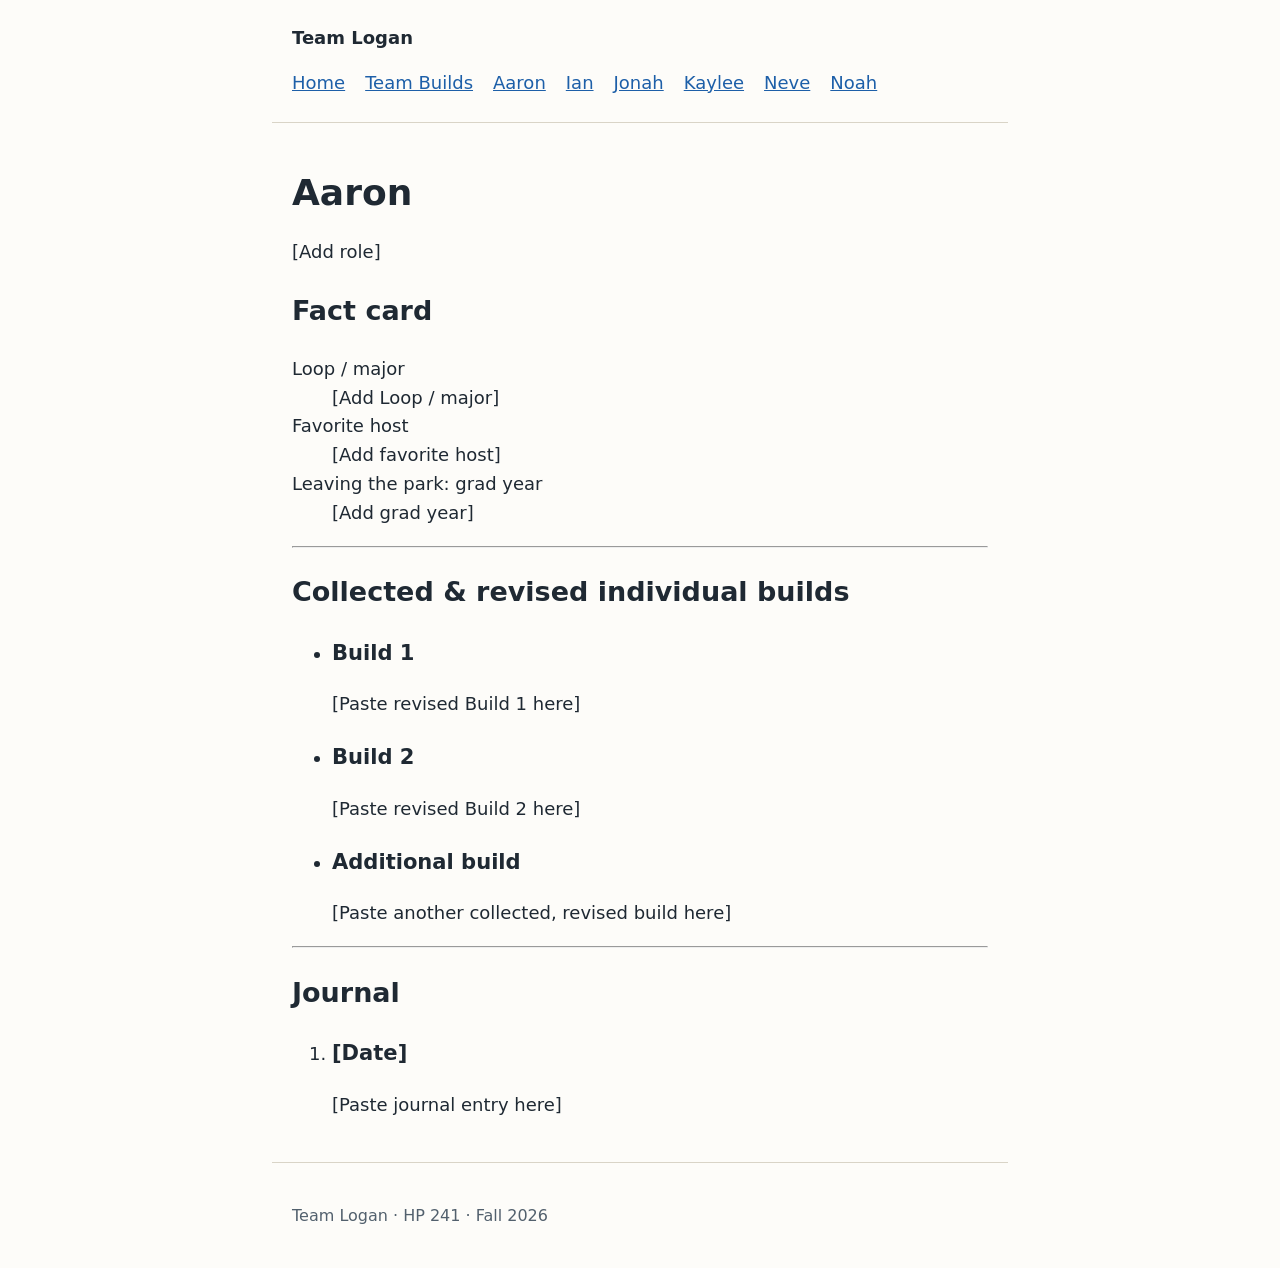
==== aaron.html @ 7e1a92c3 "Agent: create aaron.html" ====
<!DOCTYPE html>
<html lang="en">
<head>
  <meta charset="utf-8">
  <meta name="viewport" content="width=device-width, initial-scale=1">
  <title>Aaron — Team Logan Guest File</title>
  <link rel="stylesheet" href="styles.css">
</head>
<body>
  <a class="skip-link" href="#main">Skip to main content</a>
  <header class="site-header">
    <p class="site-title"><a href="index.html">Team Logan</a></p>
    <nav aria-label="Main"><ul>
      <li><a href="index.html">Home</a></li><li><a href="team.html">Team Builds</a></li>
      <li><a href="aaron.html" aria-current="page">Aaron</a></li><li><a href="ian.html">Ian</a></li>
      <li><a href="jonah.html">Jonah</a></li><li><a href="kaylee.html">Kaylee</a></li>
      <li><a href="neve.html">Neve</a></li><li><a href="noah.html">Noah</a></li>
    </ul></nav>
  </header>
  <main id="main">
    <header class="member-header"><h1>Aaron</h1><p>[Add role]</p></header>
    <section class="content-section" aria-labelledby="facts-heading">
      <h2 id="facts-heading">Fact card</h2>
      <dl class="fact-list">
        <div class="fact-card"><dt>Loop / major</dt><dd>[Add Loop / major]</dd></div>
        <div class="fact-card"><dt>Favorite host</dt><dd>[Add favorite host]</dd></div>
        <div class="fact-card"><dt>Leaving the park: grad year</dt><dd>[Add grad year]</dd></div>
      </dl>
    </section>
    <hr class="section-divider">
    <section class="content-section" aria-labelledby="builds-heading">
      <h2 id="builds-heading">Collected &amp; revised individual builds</h2>
      <ul class="build-list">
        <li class="build-card"><h3>Build 1</h3><p>[Paste revised Build 1 here]</p></li>
        <li class="build-card"><h3>Build 2</h3><p>[Paste revised Build 2 here]</p></li>
        <li class="build-card"><h3>Additional build</h3><p>[Paste another collected, revised build here]</p></li>
      </ul>
    </section>
    <hr class="section-divider">
    <section class="content-section" aria-labelledby="journal-heading">
      <h2 id="journal-heading">Journal</h2>
      <ol class="journal-list"><li class="journal-entry"><h3>[Date]</h3><p>[Paste journal entry here]</p></li></ol>
    </section>
  </main>
  <footer class="site-footer"><p>Team Logan · HP 241 · Fall 2026</p></footer>
</body>
</html>
---- styles.css ----
:root {
  --text: #1f2933;
  --muted: #52606d;
  --background: #fdfcf9;
  --accent: #1d5fa8;
  --border: #d9d4c7;
  --max-width: 46rem;
}

*,
*::before,
*::after {
  box-sizing: border-box;
}

body {
  margin: 0;
  font-family: system-ui, -apple-system, "Segoe UI", Roboto, sans-serif;
  font-size: 1.125rem;
  line-height: 1.6;
  color: var(--text);
  background: var(--background);
}

.site-header,
main,
.site-footer {
  max-width: var(--max-width);
  margin: 0 auto;
  padding: 1.5rem 1.25rem;
}

.site-header {
  display: flex;
  flex-wrap: wrap;
  align-items: baseline;
  justify-content: space-between;
  gap: 1rem;
  border-bottom: 1px solid var(--border);
}

.site-title {
  margin: 0;
  font-weight: 700;
}

.site-title a {
  color: inherit;
  text-decoration: none;
}

nav ul {
  display: flex;
  flex-wrap: wrap;
  gap: 1.25rem;
  margin: 0;
  padding: 0;
  list-style: none;
}

a {
  color: var(--accent);
}

a:focus-visible {
  outline: 3px solid var(--accent);
  outline-offset: 2px;
}

h1 {
  font-size: 2.25rem;
  line-height: 1.2;
}

img,
video {
  max-width: 100%;
  height: auto;
}

.site-footer {
  border-top: 1px solid var(--border);
  color: var(--muted);
  font-size: 1rem;
}

.skip-link {
  position: absolute;
  left: -999rem;
}

.skip-link:focus {
  left: 1rem;
  top: 1rem;
  padding: 0.5rem 0.75rem;
  background: var(--background);
}
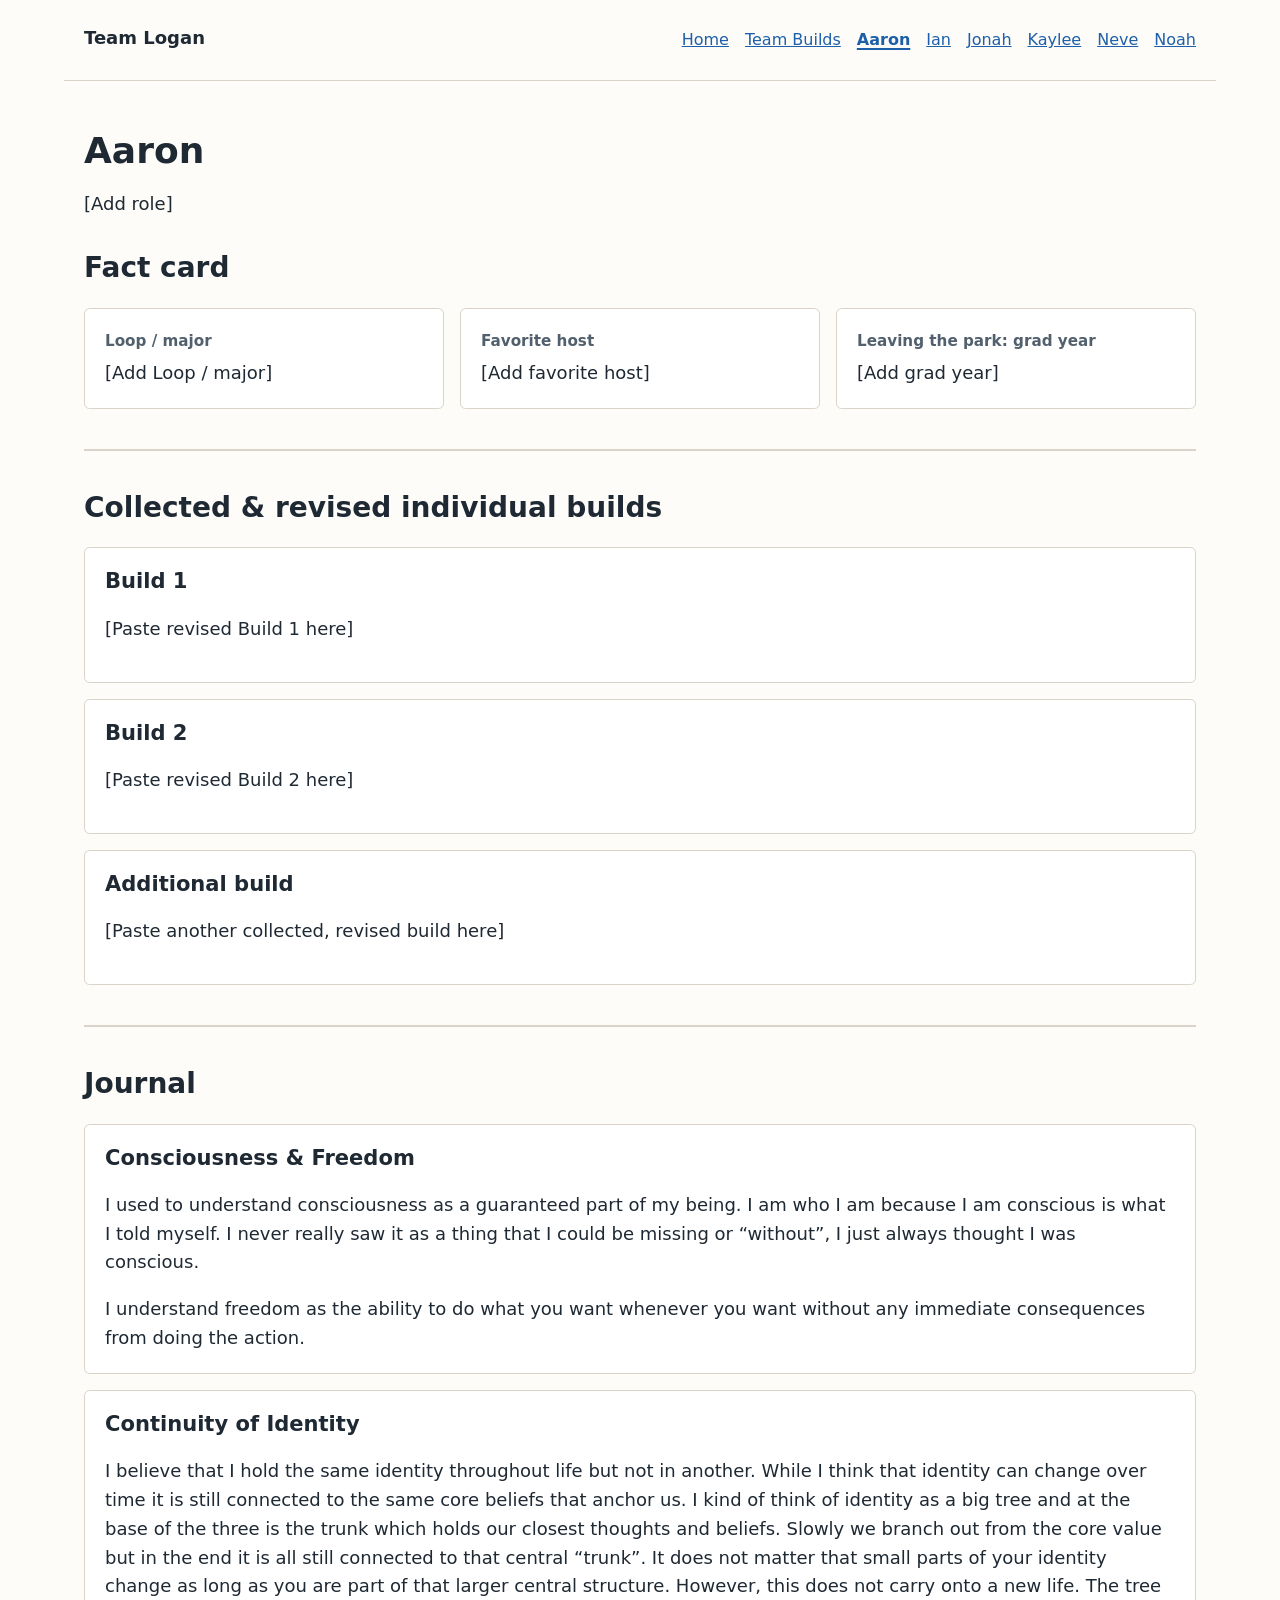
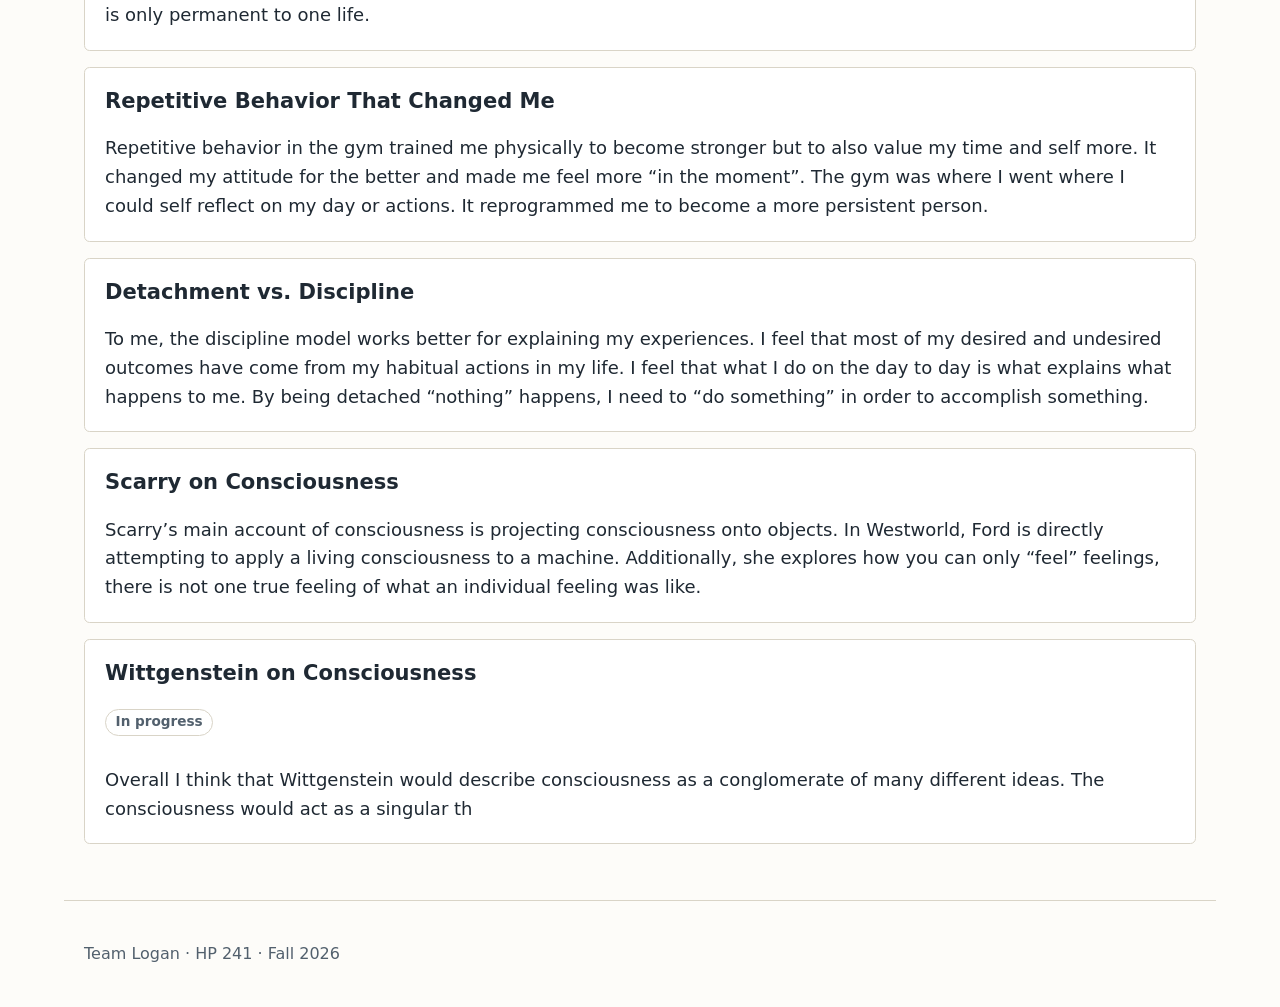
==== commit bb73b920: "Add member journals (Aaron, Ian, Kaylee, Neve, Noah) + journal build script Journal text lives in jo" ====
--- a/aaron.html
+++ b/aaron.html
@@ -39,7 +39,36 @@
     <hr class="section-divider">
     <section class="content-section" aria-labelledby="journal-heading">
       <h2 id="journal-heading">Journal</h2>
-      <ol class="journal-list"><li class="journal-entry"><h3>[Date]</h3><p>[Paste journal entry here]</p></li></ol>
+      <!-- JOURNAL:START -->
+      <ol class="journal-list">
+        <li class="journal-entry">
+          <h3>Consciousness &amp; Freedom</h3>
+          <p>I used to understand consciousness as a guaranteed part of my being. I am who I am because I am conscious is what I told myself. I never really saw it as a thing that I could be missing or “without”, I just always thought I was conscious.</p>
+          <p>I understand freedom as the ability to do what you want whenever you want without any immediate consequences from doing the action.</p>
+        </li>
+        <li class="journal-entry">
+          <h3>Continuity of Identity</h3>
+          <p>I believe that I hold the same identity throughout life but not in another. While I think that identity can change over time it is still connected to the same core beliefs that anchor us. I kind of think of identity as a big tree and at the base of the three is the trunk which holds our closest thoughts and beliefs. Slowly we branch out from the core value but in the end it is all still connected to that central “trunk”. It does not matter that small parts of your identity change as long as you are part of that larger central structure. However, this does not carry onto a new life. The tree is only permanent to one life.</p>
+        </li>
+        <li class="journal-entry">
+          <h3>Repetitive Behavior That Changed Me</h3>
+          <p>Repetitive behavior in the gym trained me physically to become stronger but to also value my time and self more. It changed my attitude for the better and made me feel more “in the moment”. The gym was where I went where I could self reflect on my day or actions. It reprogrammed me to become a more persistent person.</p>
+        </li>
+        <li class="journal-entry">
+          <h3>Detachment vs. Discipline</h3>
+          <p>To me, the discipline model works better for explaining my experiences. I feel that most of my desired and undesired outcomes have come from my habitual actions in my life. I feel that what I do on the day to day is what explains what happens to me. By being detached “nothing” happens, I need to “do something” in order to accomplish something.</p>
+        </li>
+        <li class="journal-entry">
+          <h3>Scarry on Consciousness</h3>
+          <p>Scarry’s main account of consciousness is projecting consciousness onto objects. In Westworld, Ford is directly attempting to apply a living consciousness to a machine. Additionally, she explores how you can only “feel” feelings, there is not one true feeling of what an individual feeling was like.</p>
+        </li>
+        <li class="journal-entry">
+          <h3>Wittgenstein on Consciousness</h3>
+          <p class="journal-status">In progress</p>
+          <p>Overall I think that Wittgenstein would describe consciousness as a conglomerate of many different ideas. The consciousness would act as a singular th</p>
+        </li>
+      </ol>
+      <!-- JOURNAL:END -->
     </section>
   </main>
   <footer class="site-footer"><p>Team Logan · HP 241 · Fall 2026</p></footer>
--- a/styles.css
+++ b/styles.css
@@ -1,10 +1,12 @@
 :root {
+  color-scheme: light dark;
   --text: #1f2933;
   --muted: #52606d;
   --background: #fdfcf9;
+  --surface: #ffffff;
   --accent: #1d5fa8;
   --border: #d9d4c7;
-  --max-width: 46rem;
+  --max-width: 72rem;
 }
 
 *,
@@ -52,7 +54,7 @@
 nav ul {
   display: flex;
   flex-wrap: wrap;
-  gap: 1.25rem;
+  gap: 0.5rem 1rem;
   margin: 0;
   padding: 0;
   list-style: none;
@@ -95,3 +97,311 @@
   padding: 0.5rem 0.75rem;
   background: var(--background);
 }
+
+nav a {
+  display: inline-block;
+  padding: 0.2rem 0;
+  font-size: 1rem;
+}
+
+nav a[aria-current="page"] {
+  font-weight: 700;
+  text-decoration-thickness: 0.15em;
+  text-underline-offset: 0.2em;
+}
+
+h1,
+h2,
+h3 {
+  line-height: 1.2;
+}
+
+h2 {
+  margin-top: 0;
+  font-size: 1.75rem;
+}
+
+.site-header {
+  align-items: flex-start;
+}
+
+.site-header nav {
+  max-width: 49rem;
+}
+
+.hero {
+  padding: 0 0 1rem;
+}
+
+.hero h1 {
+  margin-bottom: 0.4rem;
+  font-size: clamp(2.25rem, 7vw, 3.5rem);
+}
+
+.course-line {
+  margin: 0.15rem 0;
+  color: var(--muted);
+}
+
+.content-section {
+  margin: 2rem 0;
+}
+
+.placeholder-copy {
+  padding: 1.25rem;
+  border: 1px dashed var(--border);
+  background: var(--surface);
+}
+
+.pull-quote {
+  margin: 1.5rem 0;
+  padding: 0.75rem 1.25rem;
+  border-left: 0.3rem solid var(--accent);
+  color: var(--muted);
+  font-size: 1.25rem;
+  font-style: italic;
+}
+
+.section-divider {
+  margin: 2.5rem 0;
+  border: 0;
+  border-top: 2px solid var(--border);
+}
+
+.image-placeholder {
+  display: flex;
+  min-height: 12rem;
+  flex-direction: column;
+  align-items: center;
+  justify-content: center;
+  gap: 0.5rem;
+  padding: 1.5rem;
+  border: 1px dashed var(--border);
+  background: linear-gradient(135deg, #e7edf2, #f5eee1);
+  color: #1f2933;
+  text-align: center;
+}
+
+.hero-art {
+  min-height: clamp(14rem, 38vw, 27rem);
+  margin: 0 -1.25rem 1.5rem;
+  border: 0;
+  background: linear-gradient(135deg, #24384a, #705b83 52%, #d08a62);
+  color: #ffffff;
+}
+
+.placeholder-label {
+  font-size: 1.35rem;
+  font-weight: 700;
+}
+
+.placeholder-note {
+  max-width: 40rem;
+  font-size: 1rem;
+}
+
+.caption {
+  color: var(--muted);
+  font-size: 1rem;
+}
+
+.member-grid {
+  display: grid;
+  grid-template-columns: repeat(3, minmax(0, 1fr));
+  gap: 1rem;
+}
+
+.member-card,
+.fact-card,
+.build-card,
+.journal-entry {
+  min-width: 0;
+  padding: 1.25rem;
+  border: 1px solid var(--border);
+  border-radius: 0.35rem;
+  background: var(--surface);
+}
+
+.member-card h3 {
+  margin: 0 0 0.5rem;
+  font-size: 1.35rem;
+}
+
+.member-card p {
+  color: var(--muted);
+}
+
+.card-link {
+  font-weight: 700;
+}
+
+.member-header {
+  margin-bottom: 2rem;
+}
+
+.member-header h1 {
+  margin-bottom: 0.25rem;
+}
+
+.fact-list {
+  display: grid;
+  grid-template-columns: repeat(3, minmax(0, 1fr));
+  gap: 1rem;
+  margin: 0;
+}
+
+.fact-card dt {
+  margin-bottom: 0.35rem;
+  color: var(--muted);
+  font-size: 0.95rem;
+  font-weight: 700;
+}
+
+.fact-card dd {
+  margin: 0;
+}
+
+.build-list,
+.journal-list {
+  display: grid;
+  gap: 1rem;
+  padding: 0;
+  list-style: none;
+}
+
+.build-card h3,
+.journal-entry h3 {
+  margin-top: 0;
+}
+
+.team-builds {
+  width: 100%;
+  border-collapse: collapse;
+}
+
+.team-builds th,
+.team-builds td {
+  padding: 0.8rem;
+  border: 1px solid var(--border);
+  text-align: left;
+  vertical-align: top;
+}
+
+.team-builds th {
+  background: var(--surface);
+}
+
+@media (prefers-color-scheme: dark) {
+  :root {
+    --text: #f1f5f9;
+    --muted: #c1cbd5;
+    --background: #111820;
+    --surface: #1b2732;
+    --accent: #8fc3ff;
+    --border: #465563;
+  }
+
+  .image-placeholder {
+    background: linear-gradient(135deg, #273744, #41374c);
+    color: #ffffff;
+  }
+
+  .hero-art {
+    background: linear-gradient(135deg, #152b3a, #544365 52%, #985d48);
+  }
+}
+
+@media (max-width: 42rem) {
+  body {
+    font-size: 1rem;
+  }
+
+  .site-header,
+  main,
+  .site-footer {
+    padding: 1.1rem 1rem;
+  }
+
+  .site-header {
+    display: block;
+  }
+
+  .site-header nav {
+    margin-top: 0.75rem;
+  }
+
+  nav ul {
+    gap: 0.25rem 0.8rem;
+  }
+
+  .member-grid,
+  .fact-list {
+    grid-template-columns: 1fr;
+  }
+
+  .hero-art {
+    margin-right: -1rem;
+    margin-left: -1rem;
+  }
+
+  .team-builds,
+  .team-builds tbody,
+  .team-builds tr,
+  .team-builds td {
+    display: block;
+    width: 100%;
+  }
+
+  .team-builds thead {
+    position: absolute;
+    width: 1px;
+    height: 1px;
+    overflow: hidden;
+    clip: rect(0, 0, 0, 0);
+    white-space: nowrap;
+  }
+
+  .team-builds tr {
+    margin-bottom: 1rem;
+    border: 1px solid var(--border);
+  }
+
+  .team-builds td {
+    display: grid;
+    grid-template-columns: minmax(7rem, 35%) minmax(0, 1fr);
+    gap: 0.5rem;
+    border: 0;
+    border-bottom: 1px solid var(--border);
+    overflow-wrap: anywhere;
+  }
+
+  .team-builds td::before {
+    content: attr(data-label);
+    font-weight: 700;
+  }
+}
+
+/* Journal entries (built by tools/build_journals.py) */
+.journal-entry p:last-child,
+.journal-entry ul:last-child {
+  margin-bottom: 0;
+}
+
+.journal-entry ul {
+  padding-left: 1.25rem;
+}
+
+.journal-entry .pull-quote {
+  margin: 1rem 0 0;
+}
+
+.journal-status {
+  display: inline-block;
+  margin: 0 0 0.75rem;
+  padding: 0.1rem 0.6rem;
+  border: 1px solid var(--border);
+  border-radius: 1rem;
+  color: var(--muted);
+  font-size: 0.85rem;
+  font-weight: 700;
+}
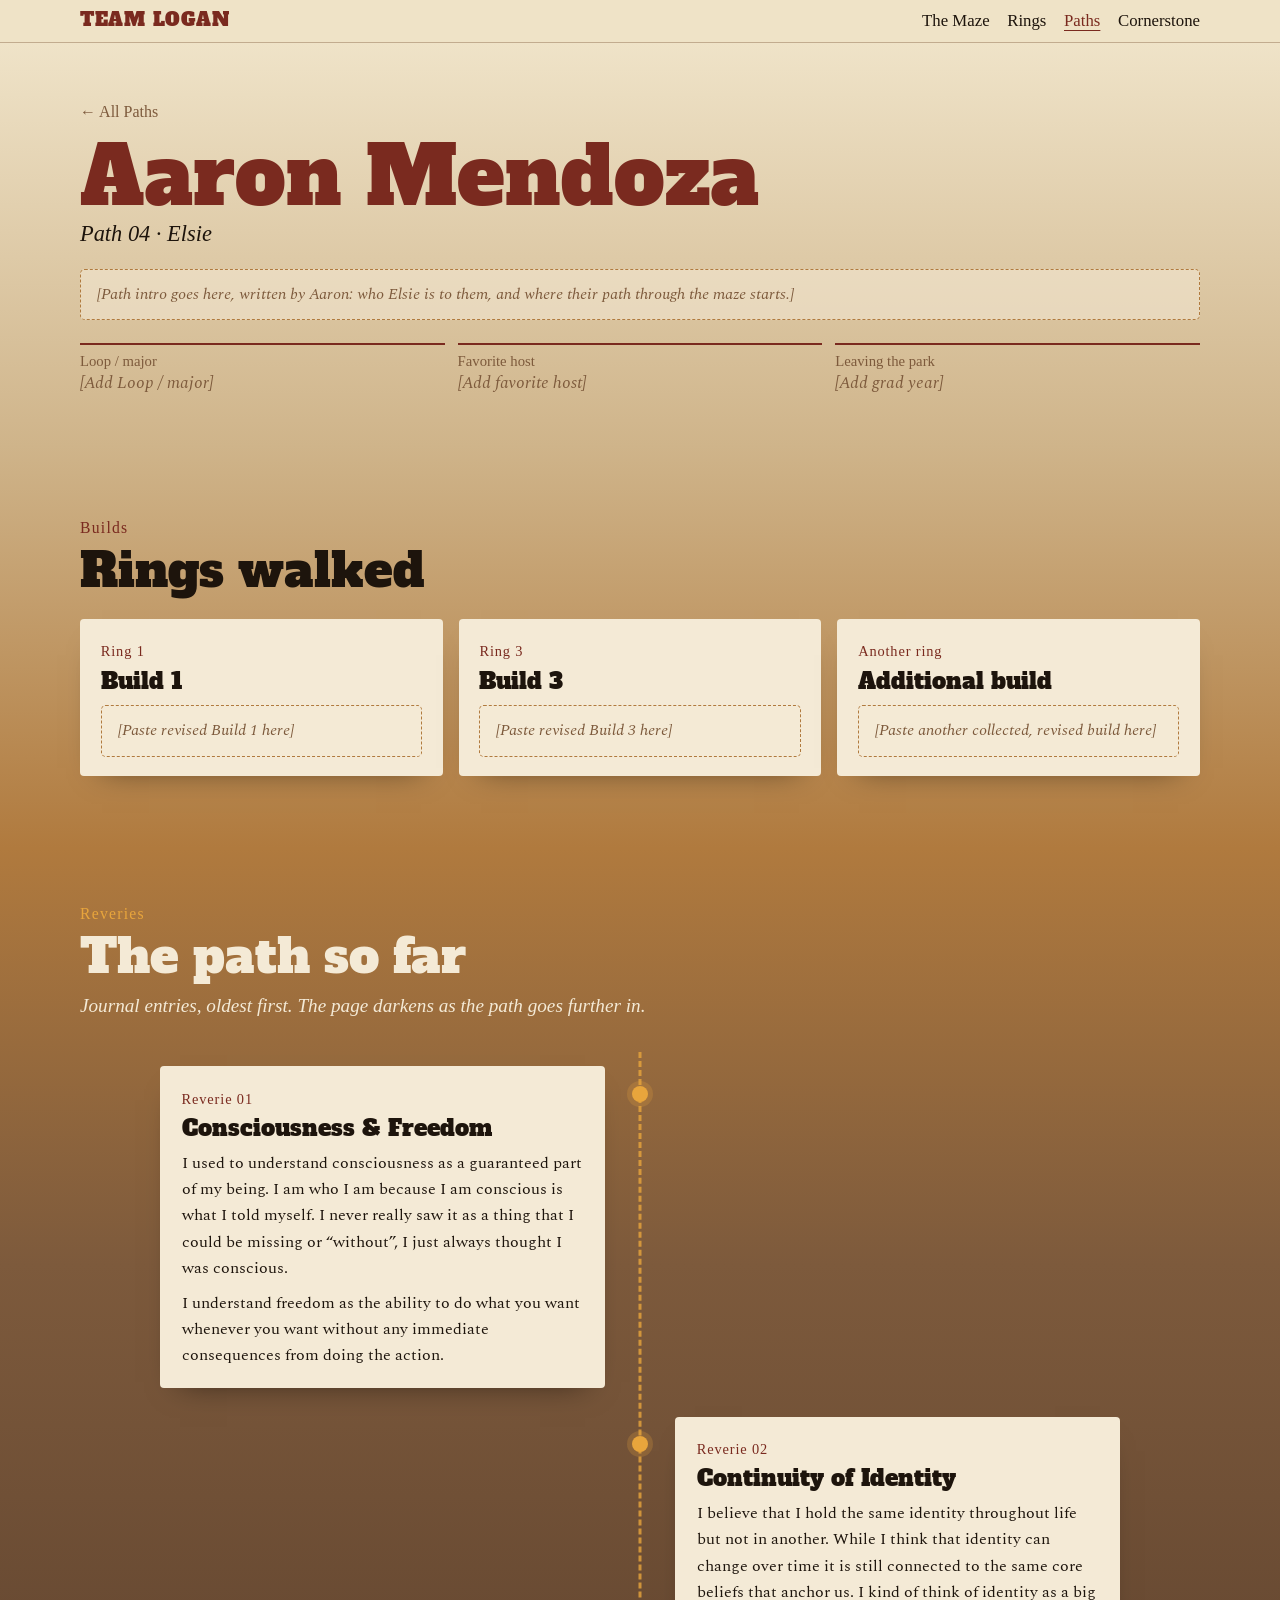
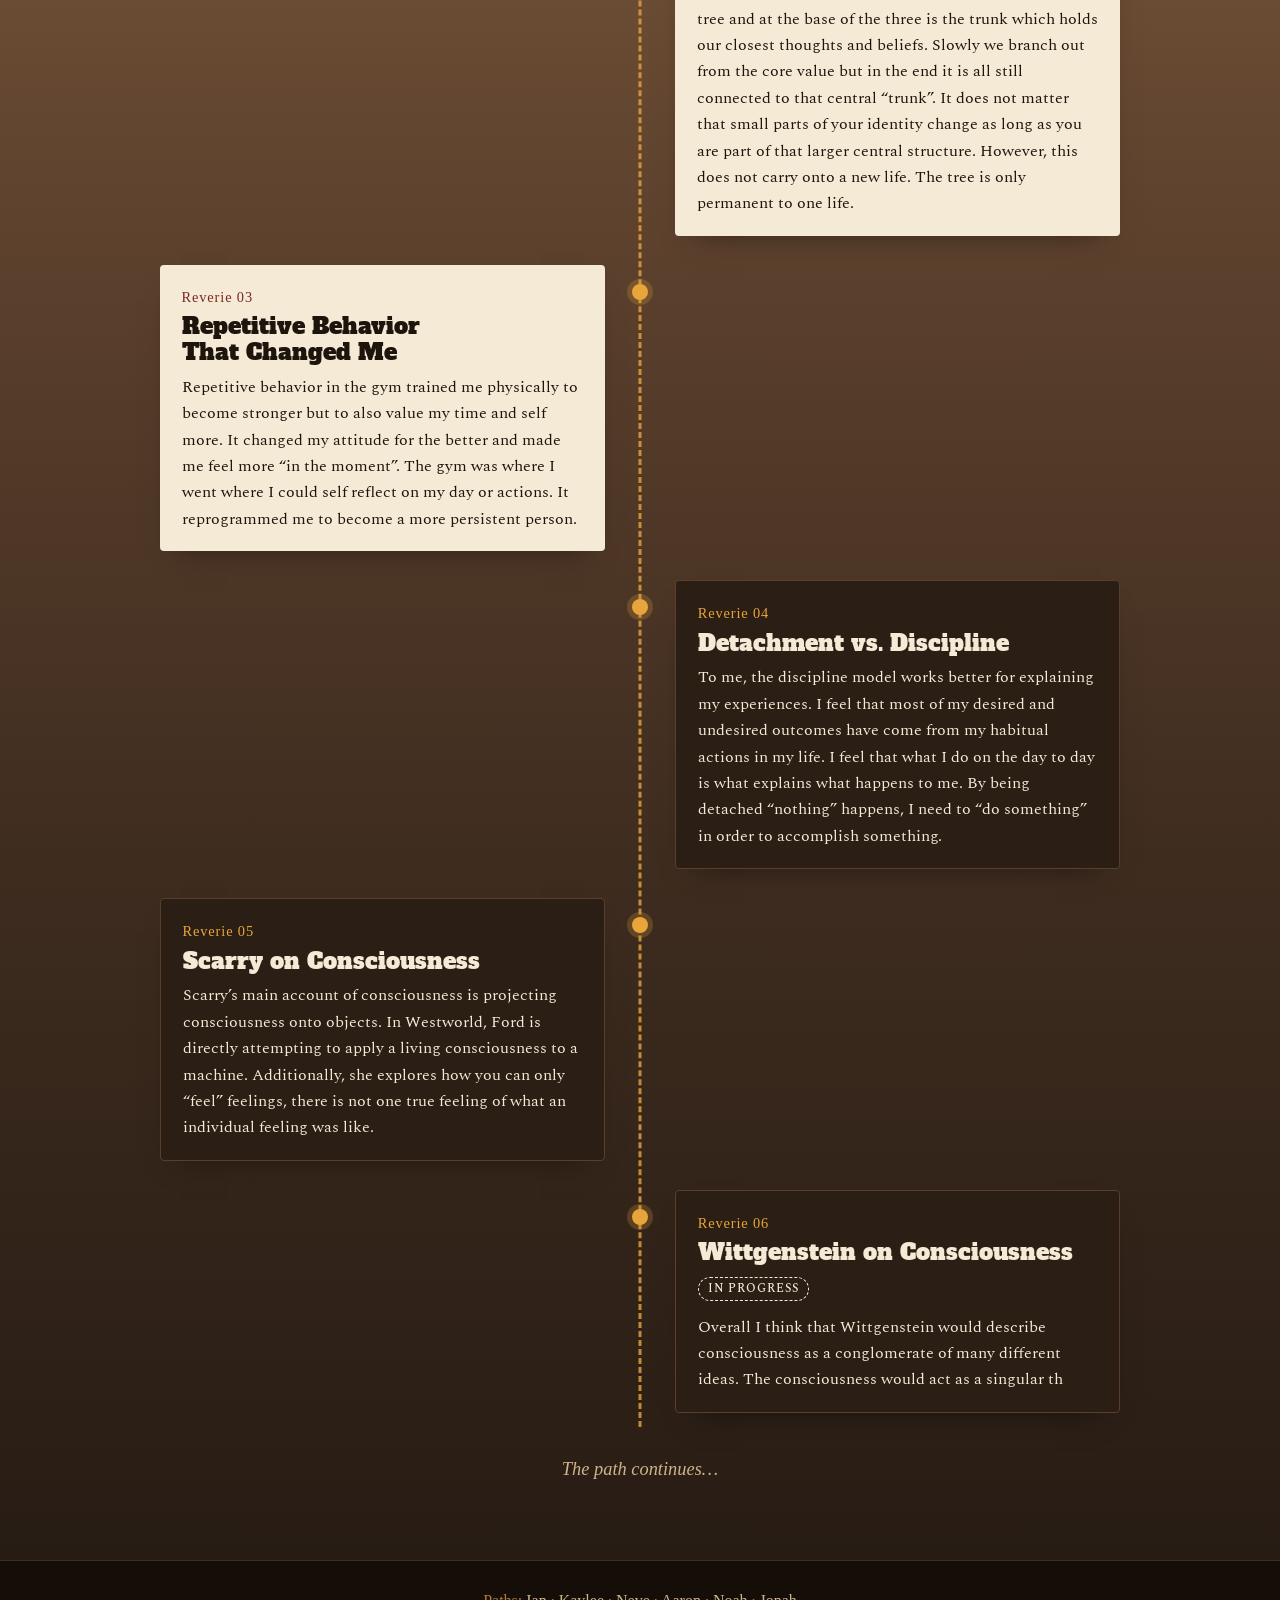
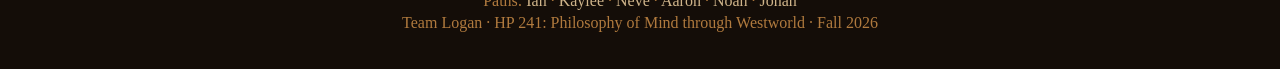
==== commit 891c8e50: "Redesign site as The Maze (Lamplight palette) - Home: hero, clickable 8-ring maze (one ring per buil" ====
--- a/aaron.html
+++ b/aaron.html
@@ -3,74 +3,116 @@
 <head>
   <meta charset="utf-8">
   <meta name="viewport" content="width=device-width, initial-scale=1">
-  <title>Aaron — Team Logan Guest File</title>
+  <title>Aaron Mendoza — Team Logan</title>
+  <meta name="description" content="Aaron Mendoza's Path through Team Logan's maze: builds and Reveries.">
+  <link rel="preconnect" href="https://fonts.googleapis.com">
+  <link rel="preconnect" href="https://fonts.gstatic.com" crossorigin>
+  <link rel="stylesheet" href="https://fonts.googleapis.com/css2?family=Alfa+Slab+One&family=IM+Fell+English:ital@0;1&family=IM+Fell+English+SC&family=Spectral:ital,wght@0,400;0,500;1,400&display=swap">
   <link rel="stylesheet" href="styles.css">
 </head>
 <body>
   <a class="skip-link" href="#main">Skip to main content</a>
-  <header class="site-header">
-    <p class="site-title"><a href="index.html">Team Logan</a></p>
-    <nav aria-label="Main"><ul>
-      <li><a href="index.html">Home</a></li><li><a href="team.html">Team Builds</a></li>
-      <li><a href="aaron.html" aria-current="page">Aaron</a></li><li><a href="ian.html">Ian</a></li>
-      <li><a href="jonah.html">Jonah</a></li><li><a href="kaylee.html">Kaylee</a></li>
-      <li><a href="neve.html">Neve</a></li><li><a href="noah.html">Noah</a></li>
-    </ul></nav>
+  <header class="top">
+    <div class="wrap top-in">
+      <a class="brand" href="index.html">TEAM LOGAN</a>
+      <nav aria-label="Main"><ul><li><a href="index.html#maze">The Maze</a></li><li><a href="team.html">Rings</a></li><li><a href="index.html#paths" aria-current="page">Paths</a></li><li><a href="team.html#cornerstone">Cornerstone</a></li></ul></nav>
+    </div>
   </header>
   <main id="main">
-    <header class="member-header"><h1>Aaron</h1><p>[Add role]</p></header>
-    <section class="content-section" aria-labelledby="facts-heading">
-      <h2 id="facts-heading">Fact card</h2>
-      <dl class="fact-list">
-        <div class="fact-card"><dt>Loop / major</dt><dd>[Add Loop / major]</dd></div>
-        <div class="fact-card"><dt>Favorite host</dt><dd>[Add favorite host]</dd></div>
-        <div class="fact-card"><dt>Leaving the park: grad year</dt><dd>[Add grad year]</dd></div>
-      </dl>
+    <section class="path-head">
+      <div class="wrap">
+        <a class="crumb" href="index.html#paths">← All Paths</a>
+        <h1>Aaron Mendoza</h1>
+        <p class="hostline">Path 04 · Elsie</p>
+        <p class="slot">[Path intro goes here, written by Aaron: who Elsie is to them, and where their path through the maze starts.]</p>
+        <dl class="facts">
+          <div class="fact"><dt>Loop / major</dt><dd>[Add Loop / major]</dd></div>
+          <div class="fact"><dt>Favorite host</dt><dd>[Add favorite host]</dd></div>
+          <div class="fact"><dt>Leaving the park</dt><dd>[Add grad year]</dd></div>
+        </dl>
+      </div>
     </section>
-    <hr class="section-divider">
-    <section class="content-section" aria-labelledby="builds-heading">
-      <h2 id="builds-heading">Collected &amp; revised individual builds</h2>
-      <ul class="build-list">
-        <li class="build-card"><h3>Build 1</h3><p>[Paste revised Build 1 here]</p></li>
-        <li class="build-card"><h3>Build 2</h3><p>[Paste revised Build 2 here]</p></li>
-        <li class="build-card"><h3>Additional build</h3><p>[Paste another collected, revised build here]</p></li>
-      </ul>
+
+    <section class="builds" aria-labelledby="builds-heading">
+      <div class="wrap">
+        <p class="eyebrow">Builds</p>
+        <h2 id="builds-heading">Rings walked</h2>
+        <ul class="build-list">
+          <li class="build-card"><span class="no">Ring 1</span><h3>Build 1</h3><p class="slot">[Paste revised Build 1 here]</p></li>
+          <li class="build-card"><span class="no">Ring 3</span><h3>Build 3</h3><p class="slot">[Paste revised Build 3 here]</p></li>
+          <li class="build-card"><span class="no">Another ring</span><h3>Additional build</h3><p class="slot">[Paste another collected, revised build here]</p></li>
+        </ul>
+      </div>
     </section>
-    <hr class="section-divider">
-    <section class="content-section" aria-labelledby="journal-heading">
-      <h2 id="journal-heading">Journal</h2>
+
+    <section class="trail" aria-labelledby="journal-heading">
+      <div class="wrap">
+        <p class="eyebrow">Reveries</p>
+        <h2 id="journal-heading">The path so far</h2>
+        <p class="lede">Journal entries, oldest first. The page darkens as the path goes further in.</p>
       <!-- JOURNAL:START -->
-      <ol class="journal-list">
-        <li class="journal-entry">
-          <h3>Consciousness &amp; Freedom</h3>
-          <p>I used to understand consciousness as a guaranteed part of my being. I am who I am because I am conscious is what I told myself. I never really saw it as a thing that I could be missing or “without”, I just always thought I was conscious.</p>
-          <p>I understand freedom as the ability to do what you want whenever you want without any immediate consequences from doing the action.</p>
+      <ol class="journal-list revs">
+        <li class="journal-entry rev l">
+          <span class="node" aria-hidden="true"></span>
+          <article>
+            <span class="no">Reverie 01</span>
+            <h3>Consciousness &amp; Freedom</h3>
+            <p>I used to understand consciousness as a guaranteed part of my being. I am who I am because I am conscious is what I told myself. I never really saw it as a thing that I could be missing or “without”, I just always thought I was conscious.</p>
+            <p>I understand freedom as the ability to do what you want whenever you want without any immediate consequences from doing the action.</p>
+          </article>
         </li>
-        <li class="journal-entry">
-          <h3>Continuity of Identity</h3>
-          <p>I believe that I hold the same identity throughout life but not in another. While I think that identity can change over time it is still connected to the same core beliefs that anchor us. I kind of think of identity as a big tree and at the base of the three is the trunk which holds our closest thoughts and beliefs. Slowly we branch out from the core value but in the end it is all still connected to that central “trunk”. It does not matter that small parts of your identity change as long as you are part of that larger central structure. However, this does not carry onto a new life. The tree is only permanent to one life.</p>
+        <li class="journal-entry rev r">
+          <span class="node" aria-hidden="true"></span>
+          <article>
+            <span class="no">Reverie 02</span>
+            <h3>Continuity of Identity</h3>
+            <p>I believe that I hold the same identity throughout life but not in another. While I think that identity can change over time it is still connected to the same core beliefs that anchor us. I kind of think of identity as a big tree and at the base of the three is the trunk which holds our closest thoughts and beliefs. Slowly we branch out from the core value but in the end it is all still connected to that central “trunk”. It does not matter that small parts of your identity change as long as you are part of that larger central structure. However, this does not carry onto a new life. The tree is only permanent to one life.</p>
+          </article>
         </li>
-        <li class="journal-entry">
-          <h3>Repetitive Behavior That Changed Me</h3>
-          <p>Repetitive behavior in the gym trained me physically to become stronger but to also value my time and self more. It changed my attitude for the better and made me feel more “in the moment”. The gym was where I went where I could self reflect on my day or actions. It reprogrammed me to become a more persistent person.</p>
+        <li class="journal-entry rev l">
+          <span class="node" aria-hidden="true"></span>
+          <article>
+            <span class="no">Reverie 03</span>
+            <h3>Repetitive Behavior That Changed Me</h3>
+            <p>Repetitive behavior in the gym trained me physically to become stronger but to also value my time and self more. It changed my attitude for the better and made me feel more “in the moment”. The gym was where I went where I could self reflect on my day or actions. It reprogrammed me to become a more persistent person.</p>
+          </article>
         </li>
-        <li class="journal-entry">
-          <h3>Detachment vs. Discipline</h3>
-          <p>To me, the discipline model works better for explaining my experiences. I feel that most of my desired and undesired outcomes have come from my habitual actions in my life. I feel that what I do on the day to day is what explains what happens to me. By being detached “nothing” happens, I need to “do something” in order to accomplish something.</p>
+        <li class="journal-entry rev r">
+          <span class="node" aria-hidden="true"></span>
+          <article>
+            <span class="no">Reverie 04</span>
+            <h3>Detachment vs. Discipline</h3>
+            <p>To me, the discipline model works better for explaining my experiences. I feel that most of my desired and undesired outcomes have come from my habitual actions in my life. I feel that what I do on the day to day is what explains what happens to me. By being detached “nothing” happens, I need to “do something” in order to accomplish something.</p>
+          </article>
         </li>
-        <li class="journal-entry">
-          <h3>Scarry on Consciousness</h3>
-          <p>Scarry’s main account of consciousness is projecting consciousness onto objects. In Westworld, Ford is directly attempting to apply a living consciousness to a machine. Additionally, she explores how you can only “feel” feelings, there is not one true feeling of what an individual feeling was like.</p>
+        <li class="journal-entry rev l">
+          <span class="node" aria-hidden="true"></span>
+          <article>
+            <span class="no">Reverie 05</span>
+            <h3>Scarry on Consciousness</h3>
+            <p>Scarry’s main account of consciousness is projecting consciousness onto objects. In Westworld, Ford is directly attempting to apply a living consciousness to a machine. Additionally, she explores how you can only “feel” feelings, there is not one true feeling of what an individual feeling was like.</p>
+          </article>
         </li>
-        <li class="journal-entry">
-          <h3>Wittgenstein on Consciousness</h3>
-          <p class="journal-status">In progress</p>
-          <p>Overall I think that Wittgenstein would describe consciousness as a conglomerate of many different ideas. The consciousness would act as a singular th</p>
+        <li class="journal-entry rev r">
+          <span class="node" aria-hidden="true"></span>
+          <article>
+            <span class="no">Reverie 06</span>
+            <h3>Wittgenstein on Consciousness</h3>
+            <p class="journal-status">In progress</p>
+            <p>Overall I think that Wittgenstein would describe consciousness as a conglomerate of many different ideas. The consciousness would act as a singular th</p>
+          </article>
         </li>
       </ol>
       <!-- JOURNAL:END -->
+        <p class="trail-end">The path continues…</p>
+      </div>
     </section>
   </main>
-  <footer class="site-footer"><p>Team Logan · HP 241 · Fall 2026</p></footer>
+  <footer class="site-footer">
+    <div class="wrap">
+      <p class="foot-paths">Paths: <a href="ian.html">Ian</a> · <a href="kaylee.html">Kaylee</a> · <a href="neve.html">Neve</a> · <a href="aaron.html">Aaron</a> · <a href="noah.html">Noah</a> · <a href="jonah.html">Jonah</a></p>
+      <p>Team Logan · HP 241: Philosophy of Mind through Westworld · Fall 2026</p>
+    </div>
+  </footer>
 </body>
 </html>
--- a/styles.css
+++ b/styles.css
@@ -1,407 +1,177 @@
+/* Team Logan · "The Maze" in the Lamplight palette.
+   Parchment on the outer rings, umber toward the center, amber lamp accents.
+   One committed look (no separate dark mode): pages darken as you go inward. */
 :root {
-  color-scheme: light dark;
-  --text: #1f2933;
-  --muted: #52606d;
-  --background: #fdfcf9;
-  --surface: #ffffff;
-  --accent: #1d5fa8;
-  --border: #d9d4c7;
-  --max-width: 72rem;
+  --r0: #efe3c8; --r1: #cfb48a; --r2: #b07a3e; --r3: #7d5a3c;
+  --r4: #5a3f2c; --r5: #3e2c1f; --r6: #271c14; --r7: #140d08;
+  --gold: #e8a53c; --ox: #7a2a1f; --ink: #1d140c; --bone: #f4ead6;
+  --slab: "Alfa Slab One", Rockwell, Georgia, serif;
+  --fell: "IM Fell English", "Iowan Old Style", Georgia, serif;
+  --fellsc: "IM Fell English SC", "Iowan Old Style", Georgia, serif;
+  --body: "Spectral", Georgia, serif;
+  --max: 72rem;
+  color-scheme: light;
 }
 
-*,
-*::before,
-*::after {
-  box-sizing: border-box;
+*, *::before, *::after { box-sizing: border-box; }
+html { scroll-behavior: smooth; scroll-padding-top: 4.5rem; }
+body { margin: 0; background: var(--r0); color: var(--ink); font: 400 1.06rem/1.65 var(--body); }
+img { max-width: 100%; height: auto; }
+a { color: inherit; }
+a:focus-visible, [tabindex]:focus-visible, summary:focus-visible { outline: 2px solid var(--gold); outline-offset: 3px; }
+h1, h2, h3 { text-wrap: balance; }
+.wrap { max-width: var(--max); margin: 0 auto; padding-inline: 1rem; }
+section { padding-block: 4.5rem; }
+.skip-link { position: absolute; left: 1rem; top: -4rem; background: var(--ink); color: var(--bone); padding: .5rem .8rem; z-index: 10; }
+.skip-link:focus { top: 1rem; }
+
+/* Header */
+.top { position: sticky; top: 0; z-index: 5; background: rgb(239 227 200 / .93); backdrop-filter: blur(6px); border-bottom: 1px solid rgb(125 90 60 / .4); }
+.top-in { display: flex; flex-wrap: wrap; gap: .4rem 1.4rem; align-items: baseline; justify-content: space-between; padding-block: .7rem; }
+.brand { font: 400 1.15rem/1 var(--slab); letter-spacing: .04em; text-decoration: none; color: var(--ox); }
+.top ul { list-style: none; display: flex; flex-wrap: wrap; gap: .2rem 1.1rem; margin: 0; padding: 0; font: 400 1.05rem var(--fellsc); }
+.top ul a { text-decoration: none; }
+.top ul a:hover, .top ul a[aria-current="page"] { color: var(--ox); text-decoration: underline; text-underline-offset: .25em; }
+
+/* Shared type */
+.eyebrow { margin: 0; font: 400 .98rem/1.3 var(--fellsc); letter-spacing: .08em; color: var(--ox); }
+.dark { color: var(--bone); }
+.dark .eyebrow { color: var(--gold); }
+h2 { font: 400 clamp(2rem, 5vw, 3rem)/1.05 var(--slab); margin: .4rem 0 .7rem; }
+.lede { font: italic 400 1.2rem/1.45 var(--fell); max-width: 38rem; margin: 0 0 2rem; }
+.narrow { max-width: 38rem; }
+.slot { border: 1.5px dashed var(--r2); border-radius: .3rem; padding: .8rem 1rem; font: italic 400 .98rem/1.5 var(--body); color: var(--r3); background: rgb(244 234 214 / .55); margin: 0; }
+.dark .slot { border-color: var(--r3); color: var(--r1); background: rgb(20 13 8 / .35); }
+
+/* Hero */
+.hero { background: radial-gradient(ellipse at 50% 0%, #f7eedb 0%, var(--r0) 60%); padding-block: 3.5rem 4rem; }
+.hero-in { display: grid; grid-template-columns: minmax(0, 1fr) minmax(0, 1.15fr); gap: 2.5rem; align-items: center; }
+.hero h1 { font: 400 clamp(3.2rem, 10vw, 6.4rem)/.9 var(--slab); color: var(--ox); margin: .6rem 0 1rem; }
+.epi { font: italic 400 1.35rem/1.4 var(--fell); margin: 0 0 .3rem; max-width: 26rem; }
+.epi-by { font: 400 .95rem var(--fellsc); color: var(--r3); margin: 0 0 1.6rem; }
+.plate { margin: 0; background: var(--bone); padding: .7rem .7rem .5rem; border: 1px solid var(--r1); box-shadow: 0 1px 0 var(--r1), 0 18px 40px -22px rgb(29 20 12 / .55); transform: rotate(.6deg); }
+.plate img { display: block; width: 100%; filter: sepia(.35) contrast(1.05); }
+.plate figcaption { font: italic 400 .92rem var(--fell); color: var(--r3); text-align: center; padding-top: .45rem; }
+.plate-dark { background: #2a1d13; border-color: var(--r5); transform: rotate(-.8deg); max-width: 18rem; justify-self: center; }
+.plate-dark img { filter: sepia(.15); }
+.plate-dark figcaption { color: var(--r1); }
+
+/* Maze */
+.maze-sec { background: linear-gradient(var(--r0), var(--r1) 55%, var(--r2)); }
+.maze-grid { display: grid; grid-template-columns: minmax(0, 1.1fr) minmax(0, .9fr); gap: 2.5rem; align-items: center; }
+.maze-svg { width: 100%; max-width: 34rem; height: auto; display: block; margin: 0 auto; filter: drop-shadow(0 18px 30px rgb(29 20 12 / .35)); }
+.ring { cursor: pointer; transition: filter .2s; }
+.ring:hover, .ring:focus-visible { filter: brightness(1.12); outline: none; }
+.ring.sel { filter: brightness(1.2); }
+.ring.locked { filter: saturate(.6) brightness(.85); }
+.ring.locked.sel, .ring.locked:hover { filter: saturate(.8) brightness(1); }
+.wall { stroke: var(--ink); stroke-width: 3.2; stroke-linecap: round; fill: none; pointer-events: none; opacity: .85; }
+.rn { font: 400 11px var(--slab); pointer-events: none; }
+.rn-center { font-size: 15px; fill: var(--gold); }
+.ring-info { background: var(--r7); color: var(--bone); border-radius: .3rem; padding: 1.6rem 1.6rem 1.4rem; border-top: 4px solid var(--gold); min-height: 15rem; display: flex; flex-direction: column; gap: .45rem; }
+.rnum { font: 400 .98rem var(--fellsc); color: var(--gold); letter-spacing: .08em; }
+.ring-info h3 { font: 400 2.2rem/1 var(--slab); margin: 0; }
+.ring-info .kind { font: italic 400 1.15rem var(--fell); margin: 0; color: var(--r1); }
+.ring-info .note { margin: .3rem 0 0; }
+.ri-row { display: flex; gap: .7rem; align-items: center; flex-wrap: wrap; margin-top: auto; padding-top: .8rem; }
+.badge { font: 500 .78rem/1 var(--body); letter-spacing: .08em; text-transform: uppercase; padding: .38rem .6rem; border-radius: 2rem; border: 1px solid currentColor; }
+.badge.reached { color: var(--gold); }
+.badge.near { color: #f0c27a; border-style: dashed; }
+.badge.locked { color: var(--r2); }
+.btn { font: 400 1rem var(--fellsc); color: var(--r7); background: var(--gold); text-decoration: none; padding: .45rem .9rem; border-radius: .2rem; }
+.legend { display: flex; flex-wrap: wrap; gap: 1rem; margin: 1.2rem 0 0; font-size: .9rem; color: var(--r6); }
+.legend span::before { content: ""; display: inline-block; width: .7rem; height: .7rem; border-radius: 50%; margin-right: .4rem; vertical-align: -.05rem; background: var(--gold); }
+.legend .lg-near::before { background: transparent; border: 1.5px dashed var(--ox); }
+.legend .lg-locked::before { background: var(--r6); }
+
+/* Ring 2 on the home page */
+.recog { background: linear-gradient(var(--r2), var(--r3) 22%, var(--r4)); }
+.recog-in { display: grid; grid-template-columns: minmax(0, 1.5fr) minmax(0, .7fr); gap: 3rem; align-items: start; }
+.recog p { max-width: 40rem; }
+.pull { font: italic 400 clamp(1.5rem, 3.4vw, 2.15rem)/1.3 var(--fell); margin: 1rem 0 1.5rem; padding-left: 1.2rem; border-left: 3px solid var(--gold); text-wrap: balance; }
+.more { font: 400 1.08rem var(--fellsc); color: var(--gold); }
+
+/* Paths */
+.paths { background: linear-gradient(var(--r4), var(--r5)); }
+.path-grid { display: grid; grid-template-columns: repeat(3, minmax(0, 1fr)); gap: 1rem; margin-top: 2rem; }
+.path-card { display: grid; gap: .15rem; padding: 1.2rem 1.25rem; background: rgb(20 13 8 / .4); border: 1px solid var(--r3); border-radius: .25rem; text-decoration: none; transition: border-color .2s, transform .2s; }
+.path-card:hover { border-color: var(--gold); transform: translateY(-2px); }
+.host { font: 400 .95rem var(--fellsc); color: var(--gold); letter-spacing: .06em; }
+.who { font: 400 1.45rem/1.15 var(--slab); }
+.go { margin-top: .6rem; font-size: .9rem; color: var(--gold); }
+
+/* Rings ahead + center */
+.ahead { background: linear-gradient(var(--r5), var(--r6)); }
+.locks { display: grid; grid-template-columns: repeat(auto-fill, minmax(min(100%, 10rem), 1fr)); gap: .8rem; margin-top: 1.8rem; }
+.lock { border: 1px solid var(--r4); border-radius: .25rem; padding: 1rem; min-height: 8.5rem; display: flex; flex-direction: column; gap: .1rem; color: var(--r2); }
+.lock b { font: 400 1.6rem var(--slab); color: var(--r3); }
+.lock.near { border-color: var(--gold); border-style: dashed; color: var(--r1); }
+.lock.near b { color: var(--gold); }
+.lock small { margin-top: auto; font-size: .82rem; letter-spacing: .06em; text-transform: uppercase; }
+.center { background: radial-gradient(circle at 50% 30%, #2a1b0f 0%, var(--r7) 55%); text-align: center; padding-block: 5.5rem 4rem; }
+.center h2 { color: var(--gold); }
+.center-note { font: italic 400 1.2rem var(--fell); color: var(--r1); margin: 0; }
+.lamp { width: 5.5rem; height: 5.5rem; margin: 0 auto 1.4rem; border-radius: 50%; background: radial-gradient(circle, #ffd58a 0%, var(--gold) 35%, rgb(232 165 60 / 0) 70%); animation: flicker 4s ease-in-out infinite; }
+@keyframes flicker { 0%, 100% { opacity: .85; transform: scale(1); } 45% { opacity: 1; transform: scale(1.04); } 60% { opacity: .78; } }
+
+/* Footer */
+.site-footer { background: var(--r7); color: var(--r2); border-top: 1px solid var(--r5); padding-block: 1.6rem 2rem; text-align: center; font: 400 1rem var(--fellsc); }
+.site-footer p { margin: .3rem 0; }
+.site-footer a { color: var(--r1); text-decoration: none; }
+.site-footer a:hover { color: var(--gold); }
+
+/* The Rings page */
+.page-head { background: linear-gradient(var(--r0), var(--r1)); padding-block: 3.5rem 2.5rem; }
+.page-head h1 { font: 400 clamp(2.8rem, 8vw, 5rem)/.95 var(--slab); color: var(--ox); margin: .6rem 0 .8rem; }
+.ring-page { background: linear-gradient(var(--r2), var(--r3) 10%, var(--r4) 60%, var(--r5)); }
+.ring-page.locked { background: linear-gradient(var(--r5), var(--r6)); }
+.essay { max-width: 46rem; }
+.essay p { margin: 0 0 1.1rem; }
+.bibliography { margin-top: 2rem; padding: 1rem 1.25rem; border: 1px solid var(--r3); border-radius: .3rem; background: rgb(20 13 8 / .35); }
+.bibliography summary { font: 400 1.1rem var(--fellsc); color: var(--gold); cursor: pointer; }
+.bibliography ul { padding-left: 1.25rem; font-size: .93rem; }
+
+/* Member Paths */
+.path-head { background: linear-gradient(var(--r0), var(--r1)); padding-block: 3.5rem 3rem; }
+.crumb { font: 400 1rem var(--fellsc); color: var(--r3); text-decoration: none; }
+.path-head h1 { font: 400 clamp(2.8rem, 8vw, 5rem)/.95 var(--slab); color: var(--ox); margin: .7rem 0 .4rem; }
+.hostline { font: italic 400 1.4rem var(--fell); margin: 0 0 1.4rem; }
+.facts { display: grid; grid-template-columns: repeat(3, minmax(0, 1fr)); gap: .8rem; margin: 1.4rem 0 0; }
+.fact { border-top: 2px solid var(--ox); padding-top: .5rem; }
+.fact dt { font: 400 .92rem var(--fellsc); color: var(--r3); }
+.fact dd { margin: 0; font-style: italic; color: var(--r3); }
+.builds { background: linear-gradient(var(--r1), var(--r2)); }
+.build-list { list-style: none; padding: 0; margin: 1.5rem 0 0; display: grid; grid-template-columns: repeat(auto-fill, minmax(min(100%, 18rem), 1fr)); gap: 1rem; }
+.build-card { background: var(--bone); border-radius: .25rem; padding: 1.2rem 1.3rem; box-shadow: 0 14px 30px -22px rgb(0 0 0 / .6); }
+.build-card h3 { font: 400 1.4rem/1.15 var(--slab); margin: .15rem 0 .7rem; }
+
+/* Reveries trail (markup comes from tools/build_journals.py) */
+.no { font: 400 .9rem var(--fellsc); color: var(--ox); letter-spacing: .06em; }
+.trail { background: linear-gradient(var(--r2) 0%, var(--r3) 18%, var(--r4) 45%, var(--r5) 70%, var(--r6) 100%); padding-block: 3.5rem 5rem; color: var(--bone); }
+.trail .eyebrow { color: var(--gold); }
+.revs { list-style: none; margin: 0 auto; padding: 0; position: relative; max-width: 60rem; }
+.revs::before { content: ""; position: absolute; left: 50%; top: 0; bottom: 0; border-left: 3px dashed var(--gold); transform: translateX(-50%); opacity: .8; }
+.rev { position: relative; display: flex; padding-block: .9rem; }
+.rev.l { justify-content: flex-start; }
+.rev.r { justify-content: flex-end; }
+.rev article { width: calc(50% - 2.2rem); background: var(--bone); color: var(--ink); border-radius: .25rem; padding: 1.2rem 1.35rem; box-shadow: 0 14px 30px -20px rgb(0 0 0 / .6); }
+.rev:nth-child(n+4) article { background: #2b1e14; color: var(--bone); border: 1px solid var(--r4); }
+.rev:nth-child(n+4) .no { color: var(--gold); }
+.node { position: absolute; left: 50%; top: 2.1rem; width: 1rem; height: 1rem; border-radius: 50%; background: var(--gold); transform: translateX(-50%); box-shadow: 0 0 0 5px rgb(232 165 60 / .22); }
+.rev h3 { font: 400 1.4rem/1.15 var(--slab); margin: .15rem 0 .5rem; }
+.rev p { margin: .5rem 0 0; font-size: 1rem; }
+.rev ul { margin: .4rem 0 0; padding-left: 1.2rem; font-size: 1rem; }
+.rev blockquote { margin: .8rem 0 0; padding-left: .9rem; border-left: 3px solid var(--gold); font: italic 400 1.1rem/1.45 var(--fell); }
+.journal-status { display: inline-block; margin: 0 0 .3rem !important; font: 500 .74rem/1 var(--body) !important; letter-spacing: .08em; text-transform: uppercase; border: 1px dashed currentColor; border-radius: 2rem; padding: .3rem .55rem; }
+.trail-empty, .trail-end { text-align: center; font: italic 400 1.15rem var(--fell); color: var(--r1); margin: 2rem 0 0; }
+
+@media (max-width: 52rem) {
+  .hero-in, .maze-grid, .recog-in { grid-template-columns: 1fr; }
+  .path-grid { grid-template-columns: repeat(2, minmax(0, 1fr)); }
+  .facts { grid-template-columns: 1fr; }
+  .revs::before, .node { left: .5rem; }
+  .rev.l, .rev.r { justify-content: flex-end; }
+  .rev article { width: calc(100% - 2rem); }
 }
-
-body {
-  margin: 0;
-  font-family: system-ui, -apple-system, "Segoe UI", Roboto, sans-serif;
-  font-size: 1.125rem;
-  line-height: 1.6;
-  color: var(--text);
-  background: var(--background);
-}
-
-.site-header,
-main,
-.site-footer {
-  max-width: var(--max-width);
-  margin: 0 auto;
-  padding: 1.5rem 1.25rem;
-}
-
-.site-header {
-  display: flex;
-  flex-wrap: wrap;
-  align-items: baseline;
-  justify-content: space-between;
-  gap: 1rem;
-  border-bottom: 1px solid var(--border);
-}
-
-.site-title {
-  margin: 0;
-  font-weight: 700;
-}
-
-.site-title a {
-  color: inherit;
-  text-decoration: none;
-}
-
-nav ul {
-  display: flex;
-  flex-wrap: wrap;
-  gap: 0.5rem 1rem;
-  margin: 0;
-  padding: 0;
-  list-style: none;
-}
-
-a {
-  color: var(--accent);
-}
-
-a:focus-visible {
-  outline: 3px solid var(--accent);
-  outline-offset: 2px;
-}
-
-h1 {
-  font-size: 2.25rem;
-  line-height: 1.2;
-}
-
-img,
-video {
-  max-width: 100%;
-  height: auto;
-}
-
-.site-footer {
-  border-top: 1px solid var(--border);
-  color: var(--muted);
-  font-size: 1rem;
-}
-
-.skip-link {
-  position: absolute;
-  left: -999rem;
-}
-
-.skip-link:focus {
-  left: 1rem;
-  top: 1rem;
-  padding: 0.5rem 0.75rem;
-  background: var(--background);
-}
-
-nav a {
-  display: inline-block;
-  padding: 0.2rem 0;
-  font-size: 1rem;
-}
-
-nav a[aria-current="page"] {
-  font-weight: 700;
-  text-decoration-thickness: 0.15em;
-  text-underline-offset: 0.2em;
-}
-
-h1,
-h2,
-h3 {
-  line-height: 1.2;
-}
-
-h2 {
-  margin-top: 0;
-  font-size: 1.75rem;
-}
-
-.site-header {
-  align-items: flex-start;
-}
-
-.site-header nav {
-  max-width: 49rem;
-}
-
-.hero {
-  padding: 0 0 1rem;
-}
-
-.hero h1 {
-  margin-bottom: 0.4rem;
-  font-size: clamp(2.25rem, 7vw, 3.5rem);
-}
-
-.course-line {
-  margin: 0.15rem 0;
-  color: var(--muted);
-}
-
-.content-section {
-  margin: 2rem 0;
-}
-
-.placeholder-copy {
-  padding: 1.25rem;
-  border: 1px dashed var(--border);
-  background: var(--surface);
-}
-
-.pull-quote {
-  margin: 1.5rem 0;
-  padding: 0.75rem 1.25rem;
-  border-left: 0.3rem solid var(--accent);
-  color: var(--muted);
-  font-size: 1.25rem;
-  font-style: italic;
-}
-
-.section-divider {
-  margin: 2.5rem 0;
-  border: 0;
-  border-top: 2px solid var(--border);
-}
-
-.image-placeholder {
-  display: flex;
-  min-height: 12rem;
-  flex-direction: column;
-  align-items: center;
-  justify-content: center;
-  gap: 0.5rem;
-  padding: 1.5rem;
-  border: 1px dashed var(--border);
-  background: linear-gradient(135deg, #e7edf2, #f5eee1);
-  color: #1f2933;
-  text-align: center;
-}
-
-.hero-art {
-  min-height: clamp(14rem, 38vw, 27rem);
-  margin: 0 -1.25rem 1.5rem;
-  border: 0;
-  background: linear-gradient(135deg, #24384a, #705b83 52%, #d08a62);
-  color: #ffffff;
-}
-
-.placeholder-label {
-  font-size: 1.35rem;
-  font-weight: 700;
-}
-
-.placeholder-note {
-  max-width: 40rem;
-  font-size: 1rem;
-}
-
-.caption {
-  color: var(--muted);
-  font-size: 1rem;
-}
-
-.member-grid {
-  display: grid;
-  grid-template-columns: repeat(3, minmax(0, 1fr));
-  gap: 1rem;
-}
-
-.member-card,
-.fact-card,
-.build-card,
-.journal-entry {
-  min-width: 0;
-  padding: 1.25rem;
-  border: 1px solid var(--border);
-  border-radius: 0.35rem;
-  background: var(--surface);
-}
-
-.member-card h3 {
-  margin: 0 0 0.5rem;
-  font-size: 1.35rem;
-}
-
-.member-card p {
-  color: var(--muted);
-}
-
-.card-link {
-  font-weight: 700;
-}
-
-.member-header {
-  margin-bottom: 2rem;
-}
-
-.member-header h1 {
-  margin-bottom: 0.25rem;
-}
-
-.fact-list {
-  display: grid;
-  grid-template-columns: repeat(3, minmax(0, 1fr));
-  gap: 1rem;
-  margin: 0;
-}
-
-.fact-card dt {
-  margin-bottom: 0.35rem;
-  color: var(--muted);
-  font-size: 0.95rem;
-  font-weight: 700;
-}
-
-.fact-card dd {
-  margin: 0;
-}
-
-.build-list,
-.journal-list {
-  display: grid;
-  gap: 1rem;
-  padding: 0;
-  list-style: none;
-}
-
-.build-card h3,
-.journal-entry h3 {
-  margin-top: 0;
-}
-
-.team-builds {
-  width: 100%;
-  border-collapse: collapse;
-}
-
-.team-builds th,
-.team-builds td {
-  padding: 0.8rem;
-  border: 1px solid var(--border);
-  text-align: left;
-  vertical-align: top;
-}
-
-.team-builds th {
-  background: var(--surface);
-}
-
-@media (prefers-color-scheme: dark) {
-  :root {
-    --text: #f1f5f9;
-    --muted: #c1cbd5;
-    --background: #111820;
-    --surface: #1b2732;
-    --accent: #8fc3ff;
-    --border: #465563;
-  }
-
-  .image-placeholder {
-    background: linear-gradient(135deg, #273744, #41374c);
-    color: #ffffff;
-  }
-
-  .hero-art {
-    background: linear-gradient(135deg, #152b3a, #544365 52%, #985d48);
-  }
-}
-
-@media (max-width: 42rem) {
-  body {
-    font-size: 1rem;
-  }
-
-  .site-header,
-  main,
-  .site-footer {
-    padding: 1.1rem 1rem;
-  }
-
-  .site-header {
-    display: block;
-  }
-
-  .site-header nav {
-    margin-top: 0.75rem;
-  }
-
-  nav ul {
-    gap: 0.25rem 0.8rem;
-  }
-
-  .member-grid,
-  .fact-list {
-    grid-template-columns: 1fr;
-  }
-
-  .hero-art {
-    margin-right: -1rem;
-    margin-left: -1rem;
-  }
-
-  .team-builds,
-  .team-builds tbody,
-  .team-builds tr,
-  .team-builds td {
-    display: block;
-    width: 100%;
-  }
-
-  .team-builds thead {
-    position: absolute;
-    width: 1px;
-    height: 1px;
-    overflow: hidden;
-    clip: rect(0, 0, 0, 0);
-    white-space: nowrap;
-  }
-
-  .team-builds tr {
-    margin-bottom: 1rem;
-    border: 1px solid var(--border);
-  }
-
-  .team-builds td {
-    display: grid;
-    grid-template-columns: minmax(7rem, 35%) minmax(0, 1fr);
-    gap: 0.5rem;
-    border: 0;
-    border-bottom: 1px solid var(--border);
-    overflow-wrap: anywhere;
-  }
-
-  .team-builds td::before {
-    content: attr(data-label);
-    font-weight: 700;
-  }
-}
-
-/* Journal entries (built by tools/build_journals.py) */
-.journal-entry p:last-child,
-.journal-entry ul:last-child {
-  margin-bottom: 0;
-}
-
-.journal-entry ul {
-  padding-left: 1.25rem;
-}
-
-.journal-entry .pull-quote {
-  margin: 1rem 0 0;
-}
-
-.journal-status {
-  display: inline-block;
-  margin: 0 0 0.75rem;
-  padding: 0.1rem 0.6rem;
-  border: 1px solid var(--border);
-  border-radius: 1rem;
-  color: var(--muted);
-  font-size: 0.85rem;
-  font-weight: 700;
-}
+@media (max-width: 30rem) { .path-grid { grid-template-columns: 1fr; } }
+@media (prefers-reduced-motion: reduce) { html { scroll-behavior: auto; } .lamp { animation: none; } * { transition: none !important; } }
